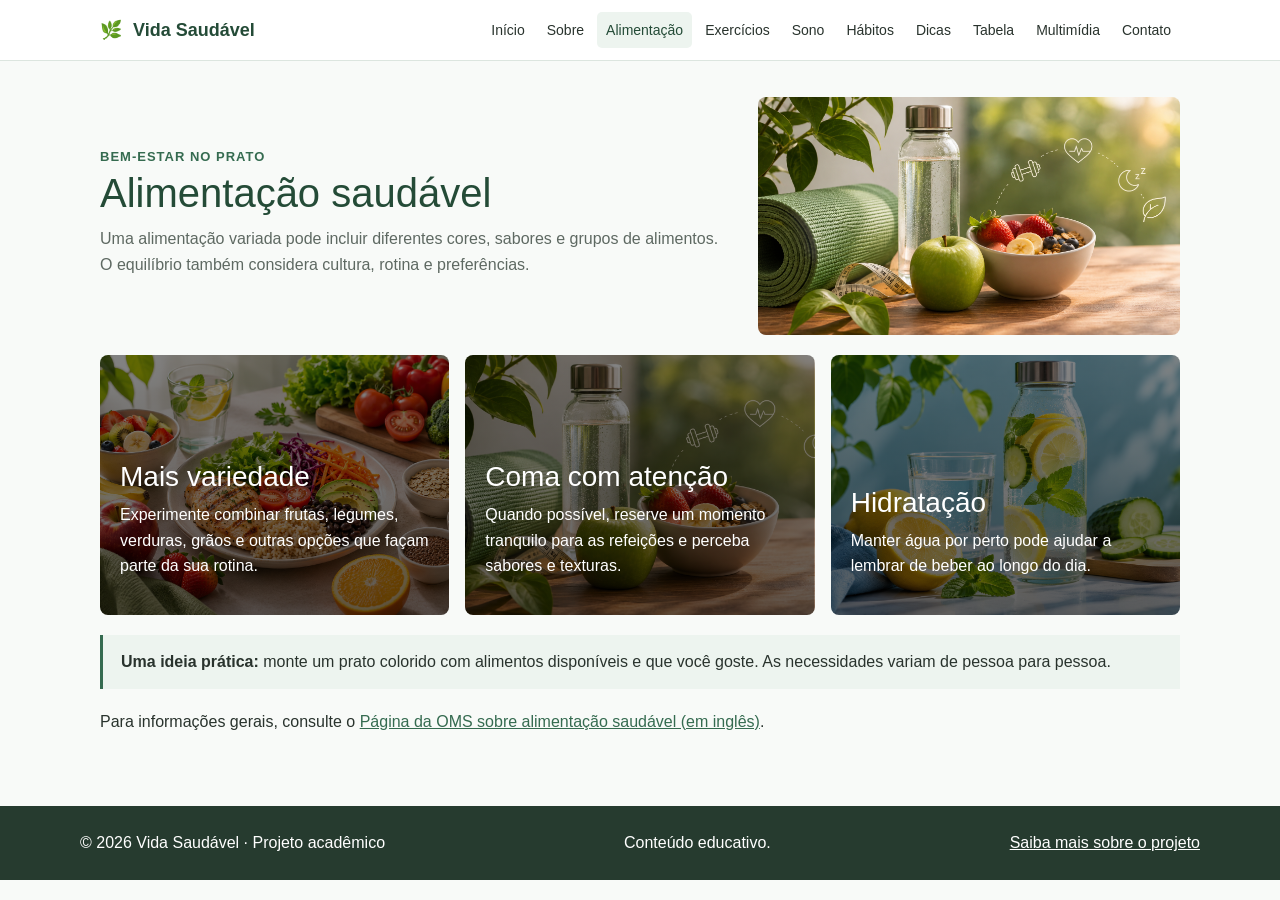
==== alimentacao.html @ 30fcf957 "Atualiza projeto Vida Saudável" ====
﻿<!DOCTYPE html>
<html lang="pt-BR">
    <head>
        <meta charset="utf-8" />
        <meta name="viewport" content="width=device-width, initial-scale=1" />
        <meta
            name="description"
            content="Projeto acadêmico Vida Saudável: ideias simples sobre bem-estar e hábitos cotidianos."
        />
        <title>Alimentação saudável</title>
        <!-- Bootstrap -->
        <link
            href="https://cdn.jsdelivr.net/npm/bootstrap@5.3.3/dist/css/bootstrap.min.css"
            rel="stylesheet"
            integrity="sha384-QWTKZyjpPEjISv5WaRU9OFeRpok6YctnYmDr5pNlyT2bRjXh0JMhjY6hW+ALEwIH"
            crossorigin="anonymous"
        />
        <!-- CSS do projeto -->
        <link rel="stylesheet" href="css/style.css" />
    </head>

    <body>
        <!-- Cabeçalho e navegação -->
        <header class="navbar-site">
            <div class="navbar-container">
                <a class="marca-site" href="inicio.html">
                    <span class="marca-icone" aria-hidden="true">🌿</span>
                    Vida Saudável
                </a>

                <button
                    class="botao-menu"
                    type="button"
                    aria-expanded="false"
                    aria-controls="links-navegacao"
                >
                    Menu
                </button>

                <nav
                    class="links-navegacao"
                    id="links-navegacao"
                    aria-label="Navegação principal"
                >
                    <a href="inicio.html">
                        Início
                    </a>
                    <a href="sobre.html">
                        Sobre
                    </a>
                    <a href="alimentacao.html" aria-current="page">
                        Alimentação
                    </a>
                    <a href="exercicios.html">
                        Exercícios
                    </a>
                    <a href="sono.html">
                        Sono
                    </a>
                    <a href="habitos.html">
                        Hábitos
                    </a>
                    <a href="dicas.html">
                        Dicas
                    </a>
                    <a href="tabela.html">
                        Tabela
                    </a>
                    <a href="multimidia.html">
                        Multimídia
                    </a>
                    <a href="contato.html">
                        Contato
                    </a>
                </nav>
            </div>
        </header>

        <!-- Conteúdo principal -->
        <main>
            <section class="apresentacao-com-imagem">
                <header class="cabecalho-pagina">
                    <span class="texto-destaque">Bem-estar no prato</span>
                    <h1>Alimentação saudável</h1>
                    <p>
                        Uma alimentação variada pode incluir diferentes cores, sabores e
                        grupos de alimentos. O equilíbrio também considera cultura, rotina e
                        preferências.
                    </p>
                </header>
                <img
                    class="imagem-pagina"
                    src="IMG/Alimentação.png"
                    alt="Frutas e uma tigela de alimentos variados sobre uma mesa"
                />
            </section>
            <!-- Cards -->
            <section class="grade-cards">
                <article class="card-site" id="card-fundo-alimentacao-variedade">
                    <h3>Mais variedade</h3>
                    <p>
                        Experimente combinar frutas, legumes, verduras, grãos e outras
                        opções que façam parte da sua rotina.
                    </p>
                </article>
                <article class="card-site" id="card-fundo-alimentacao-atencao">
                    <h3>Coma com atenção</h3>
                    <p>
                        Quando possível, reserve um momento tranquilo para as refeições
                        e perceba sabores e texturas.
                    </p>
                </article>
                <article class="card-site" id="card-fundo-alimentacao-hidratacao">
                    <h3>Hidratação</h3>
                    <p>
                        Manter água por perto pode ajudar a lembrar de beber ao longo do
                        dia.
                    </p>
                </article>
            </section>
            <section class="secao-conteudo aviso-informativo">
                <strong>Uma ideia prática:</strong> monte um prato colorido com
                alimentos disponíveis e que você goste. As necessidades variam de pessoa
                para pessoa.
            </section>
            <p>
                Para informações gerais, consulte o
                <a href="https://www.who.int/news-room/fact-sheets/detail/healthy-diet" target="_blank" rel="noopener">Página da OMS sobre alimentação saudável (em inglês)</a>.
            </p>
        </main>

        <!-- Rodapé -->
        <footer class="rodape-site">
            <div class="rodape-conteudo">
                <p>© <span data-year>2026</span> Vida Saudável · Projeto acadêmico</p>
                <p>Conteúdo educativo.</p>
                <p>
                    <a href="sobre.html">
                        Saiba mais sobre o projeto
                    </a>
                </p>
            </div>
        </footer>

        <!-- JavaScript do projeto -->
        <script src="js/script.js" defer></script>
    </body>
</html>
---- css/style.css ----
﻿/* Configurações gerais */
:root {
    --verde: #356b50;
    --verde-escuro: #244b37;
    --verde-claro: #edf4ef;
    --fundo: #f8faf8;
    --texto: #29332d;
    --texto-suave: #5e6962;
    --branco: #ffffff;
    --borda: #dce5df;
}

* {
    box-sizing: border-box;
}

body {
    margin: 0;
    background: var(--fundo);
    color: var(--texto);
    font-family: Arial, sans-serif;
    line-height: 1.6;
}

a {
    color: var(--verde);
}

a:hover {
    color: var(--verde-escuro);
}

a:focus-visible,
button:focus-visible {
    outline: 3px solid #9dc9a9;
    outline-offset: 2px;
}

h1,
h2,
h3 {
    color: var(--verde-escuro);
    line-height: 1.25;
}

/* Cabeçalho e navegação */
.navbar-site {
    position: sticky;
    top: 0;
    z-index: 10;
    border-bottom: 1px solid var(--borda);
    background: var(--branco);
}

.navbar-container {
    display: flex;
    max-width: 1120px;
    margin: 0 auto;
    padding: 12px 20px;
    align-items: center;
    justify-content: space-between;
    gap: 16px;
}

.marca-site {
    color: var(--verde-escuro);
    font-size: 18px;
    font-weight: bold;
    text-decoration: none;
    white-space: nowrap;
}

.marca-icone {
    margin-right: 6px;
}

.links-navegacao {
    display: flex;
    flex-wrap: wrap;
    justify-content: flex-end;
    gap: 4px;
}

.links-navegacao a {
    padding: 7px 9px;
    border-radius: 5px;
    color: var(--texto);
    font-size: 14px;
    text-decoration: none;
}

.links-navegacao a:hover,
.links-navegacao a[aria-current="page"] {
    background: var(--verde-claro);
    color: var(--verde-escuro);
}

.botao-menu {
    display: none;
    padding: 7px 12px;
    border: 1px solid var(--borda);
    border-radius: 5px;
    background: var(--branco);
    color: var(--verde-escuro);
    font: inherit;
}

/* Conteúdo principal */
main {
    max-width: 1120px;
    min-height: 65vh;
    margin: 0 auto;
    padding: 36px 20px 56px;
}

.cabecalho-pagina {
    padding: 20px 0 16px;
}

.cabecalho-pagina p,
.texto-introdutorio {
    max-width: 760px;
    color: var(--texto-suave);
}

.apresentacao-com-imagem {
    display: grid;
    grid-template-columns: 1.2fr 0.8fr;
    align-items: center;
    gap: 24px;
    margin-bottom: 20px;
}

.imagem-pagina {
    display: block;
    width: 100%;
    aspect-ratio: 16 / 9;
    border-radius: 8px;
    object-fit: cover;
}

.texto-destaque {
    color: var(--verde);
    font-size: 13px;
    font-weight: bold;
    letter-spacing: 1px;
    text-transform: uppercase;
}

/* Destaque da página inicial */
.destaque-inicial {
    display: grid;
    grid-template-columns: 1.4fr 0.8fr;
    align-items: center;
    gap: 28px;
    padding: 40px;
    border-radius: 10px;
    background: var(--verde-claro);
}

.destaque-inicial h1 {
    margin: 8px 0 16px;
    font-size: 40px;
}

.destaque-inicial p {
    max-width: 680px;
    color: var(--texto-suave);
}

.imagem-destaque {
    display: block;
    width: 100%;
    aspect-ratio: 4 / 3;
    border-radius: 8px;
    object-fit: cover;
}

.mensagem-boas-vindas {
    color: var(--verde-escuro);
    font-weight: bold;
}

/* Cards organizados com Grid */
.secao-conteudo {
    margin-top: 40px;
}

.grade-cards {
    display: grid;
    grid-template-columns: repeat(3, minmax(0, 1fr));
    gap: 16px;
}

.card-site {
    padding: 20px;
    border: 1px solid var(--borda);
    border-radius: 8px;
    background: var(--branco);
}

.card-site h3 {
    margin: 8px 0;
}

.card-icone {
    font-size: 30px;
}

/* Cards com imagem de fundo */
.card-site[id^="card-fundo-"] {
    display: flex;
    min-height: 260px;
    flex-direction: column;
    justify-content: flex-end;
    overflow: hidden;
    border: 0;
    background-color: var(--verde-escuro);
    background-size: cover;
    background-position: center;
    background-repeat: no-repeat;
    color: var(--branco);
}

.card-site[id^="card-fundo-"] h3 {
    color: var(--branco);
}

.card-site[id^="card-fundo-"] p,
.card-site[id^="card-fundo-"] a {
    color: var(--branco);
}

#card-fundo-inicio-alimentacao,
#card-fundo-alimentacao-variedade {
    background-image: linear-gradient(rgba(0, 0, 0, 0.48), rgba(0, 0, 0, 0.62)), url("../IMG/Prato Saudável Cheio de Cores-1.png");
}

#card-fundo-inicio-movimento,
#card-fundo-exercicios-caminhada {
    background-image: linear-gradient(rgba(0, 0, 0, 0.48), rgba(0, 0, 0, 0.62)), url("../IMG/Corrida ao Ar Livre no Parque-3.png");
}

#card-fundo-inicio-descanso {
    background-image: linear-gradient(rgba(0, 0, 0, 0.48), rgba(0, 0, 0, 0.62)), url("../IMG/Quarto Aconchegante sob a Lua Cheia-4.png");
}

#card-fundo-exercicios-alongamento {
    background-image: linear-gradient(rgba(0, 0, 0, 0.48), rgba(0, 0, 0, 0.62)), url("../IMG/Alongamento no parque ao pôr do sol-7.png");
}

#card-fundo-exercicios-danca {
    background-image: linear-gradient(rgba(0, 0, 0, 0.48), rgba(0, 0, 0, 0.62)), url("../IMG/Cartões de Bem-Estar em Movimento-5.png");
}

#card-fundo-alimentacao-atencao {
    background-image: linear-gradient(rgba(0, 0, 0, 0.48), rgba(0, 0, 0, 0.62)), url("../IMG/Alimentação.png");
}

#card-fundo-alimentacao-hidratacao,
#card-fundo-habitos-lembretes {
    background-image: linear-gradient(rgba(0, 0, 0, 0.48), rgba(0, 0, 0, 0.62)), url("../IMG/Água aromatizada com limão e hortelã-2.png");
}

#card-fundo-habitos-possivel {
    background-image: linear-gradient(rgba(0, 0, 0, 0.48), rgba(0, 0, 0, 0.62)), url("../IMG/Planejamento Saudável à Luz Natural-5.png");
}

#card-fundo-habitos-jornada {
    background-image: linear-gradient(rgba(0, 0, 0, 0.48), rgba(0, 0, 0, 0.62)), url("../IMG/Meditação ao Entardecer na Natureza-6.png");
}

/* Botões e avisos */
.btn-site,
.btn-submit {
    display: inline-block;
    margin: 4px 4px 4px 0;
    padding: 9px 15px;
    border: 1px solid var(--verde);
    border-radius: 5px;
    background: var(--verde);
    color: var(--branco);
    font: inherit;
    font-weight: bold;
    text-decoration: none;
    cursor: pointer;
}

.btn-site:hover,
.btn-submit:hover {
    border-color: var(--verde-escuro);
    background: var(--verde-escuro);
    color: var(--branco);
}

.btn-secundario {
    border-color: var(--borda);
    background: var(--branco);
    color: var(--verde-escuro);
}

.btn-secundario:hover {
    border-color: var(--verde);
    background: var(--verde-claro);
    color: var(--verde-escuro);
}

.aviso-informativo {
    margin: 20px 0;
    padding: 14px 18px;
    border-left: 3px solid var(--verde);
    background: var(--verde-claro);
}

/* Colunas e listas */
.colunas-conteudo {
    display: grid;
    grid-template-columns: 1fr 1fr;
    align-items: start;
    gap: 20px;
}

.lista-simples {
    padding-left: 22px;
}

.lista-simples li {
    margin: 7px 0;
}

/* Tabela */
.tabela-responsiva {
    overflow-x: auto;
    border: 1px solid var(--borda);
    border-radius: 8px;
    background: var(--branco);
}

table {
    width: 100%;
    min-width: 600px;
    border-collapse: collapse;
}

thead th {
    background: var(--verde-claro);
    color: var(--verde-escuro);
}

td,
th {
    padding: 12px 16px;
    border-bottom: 1px solid var(--borda);
    text-align: left;
}

tbody tr:hover {
    background: #f6f9f6;
}

/* Formulário */
.formulario {
    max-width: 720px;
    padding: 24px;
    border: 1px solid var(--borda);
    border-radius: 8px;
    background: var(--branco);
}

.grade-formulario {
    display: grid;
    grid-template-columns: 1fr 1fr;
    gap: 16px;
}

.campo-formulario {
    display: flex;
    flex-direction: column;
    gap: 6px;
}

.campo-completo {
    grid-column: 1 / -1;
}

.campo-formulario label {
    font-weight: bold;
}

.campo-formulario input,
.campo-formulario select,
.campo-formulario textarea {
    width: 100%;
    padding: 10px;
    border: 1px solid #bdc9c0;
    border-radius: 5px;
    background: var(--branco);
    color: var(--texto);
    font: inherit;
}

.campo-formulario textarea {
    min-height: 120px;
    resize: vertical;
}

.campo-formulario input:focus,
.campo-formulario select:focus,
.campo-formulario textarea:focus {
    outline: 2px solid #9dc9a9;
    border-color: var(--verde);
}

.campo-formulario input:invalid:not(:placeholder-shown),
.campo-formulario textarea:invalid:not(:placeholder-shown) {
    border-color: #b64242;
}

.campo-formulario small,
.legenda-midia,
.nota-bootstrap {
    color: var(--texto-suave);
}

.mensagem-status {
    min-height: 24px;
    color: var(--verde-escuro);
    font-weight: bold;
}

/* Vídeo, áudio e dicas */
.caixa-midia {
    padding: 16px;
    border: 1px solid var(--borda);
    border-radius: 8px;
    background: var(--branco);
}

video,
audio {
    display: block;
    width: 100%;
}

video {
    max-height: 420px;
    background: #17231b;
}

.legenda-midia,
.nota-bootstrap {
    font-size: 14px;
}

.dica-caixa {
    min-height: 80px;
    margin-bottom: 12px;
    padding: 14px;
    border: 1px solid var(--borda);
    border-radius: 6px;
    background: var(--branco);
}

/* Rodapé */
.rodape-site {
    padding: 20px;
    background: #263b2f;
    color: var(--branco);
}

.rodape-conteudo {
    display: flex;
    max-width: 1120px;
    margin: 0 auto;
    align-items: center;
    justify-content: space-between;
    flex-wrap: wrap;
    gap: 12px;
}

.rodape-site a {
    color: var(--branco);
}

.rodape-site p {
    margin: 4px 0;
}

/* Responsividade */
@media (max-width: 900px) {
    .navbar-container {
        flex-wrap: wrap;
    }

    .botao-menu {
        display: block;
        margin-left: auto;
    }

    .links-navegacao {
        display: none;
        flex-basis: 100%;
        justify-content: flex-start;
    }

    .links-navegacao.aberto {
        display: flex;
    }

    .grade-cards {
        grid-template-columns: repeat(2, minmax(0, 1fr));
    }
}

@media (max-width: 650px) {
    main {
        padding-top: 24px;
    }

    .destaque-inicial {
        grid-template-columns: 1fr;
        gap: 8px;
        padding: 24px;
    }

    .destaque-inicial h1 {
        font-size: 32px;
    }

    .imagem-destaque {
        order: -1;
    }

    .apresentacao-com-imagem {
        grid-template-columns: 1fr;
        gap: 12px;
    }

    .grade-cards,
    .colunas-conteudo,
    .grade-formulario {
        grid-template-columns: 1fr;
    }

    .campo-completo {
        grid-column: auto;
    }

    .rodape-conteudo {
        display: block;
    }
}
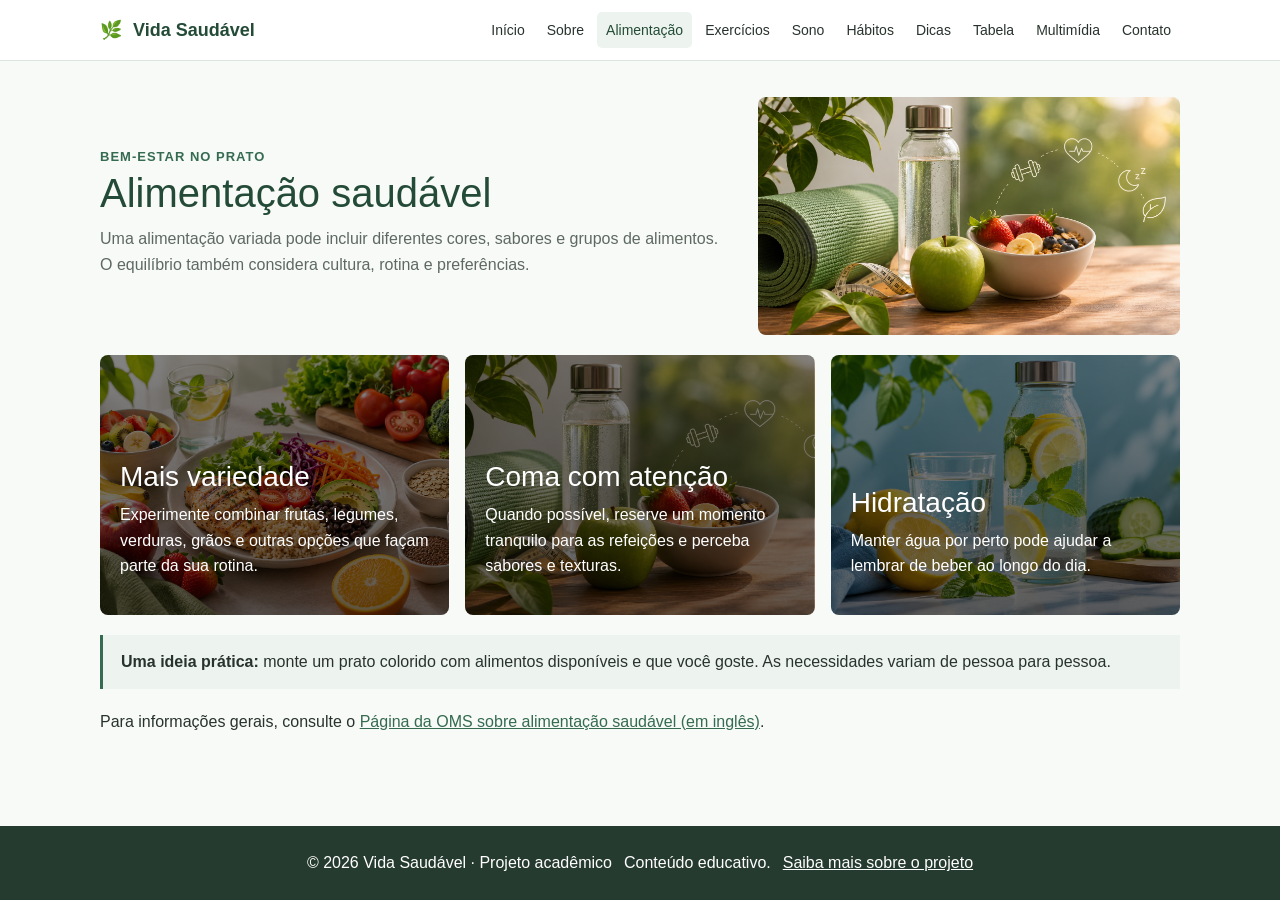
==== commit 048de160: "Renomeia inicio para index" ====
--- a/alimentacao.html
+++ b/alimentacao.html
@@ -23,7 +23,7 @@
         <!-- Cabeçalho e navegação -->
         <header class="navbar-site">
             <div class="navbar-container">
-                <a class="marca-site" href="inicio.html">
+                <a class="marca-site" href="index.html">
                     <span class="marca-icone" aria-hidden="true">🌿</span>
                     Vida Saudável
                 </a>
@@ -42,7 +42,7 @@
                     id="links-navegacao"
                     aria-label="Navegação principal"
                 >
-                    <a href="inicio.html">
+                    <a href="index.html">
                         Início
                     </a>
                     <a href="sobre.html">
--- a/css/style.css
+++ b/css/style.css
@@ -15,6 +15,9 @@
 }
 
 body {
+    display: flex;
+    min-height: 100vh;
+    flex-direction: column;
     margin: 0;
     background: var(--fundo);
     color: var(--texto);
@@ -107,6 +110,7 @@
 
 /* Conteúdo principal */
 main {
+    flex: 1;
     max-width: 1120px;
     min-height: 65vh;
     margin: 0 auto;
@@ -463,6 +467,7 @@
 
 /* Rodapé */
 .rodape-site {
+    width: 100%;
     padding: 20px;
     background: #263b2f;
     color: var(--branco);
@@ -473,9 +478,10 @@
     max-width: 1120px;
     margin: 0 auto;
     align-items: center;
-    justify-content: space-between;
+    justify-content: center;
     flex-wrap: wrap;
     gap: 12px;
+    text-align: center;
 }
 
 .rodape-site a {
